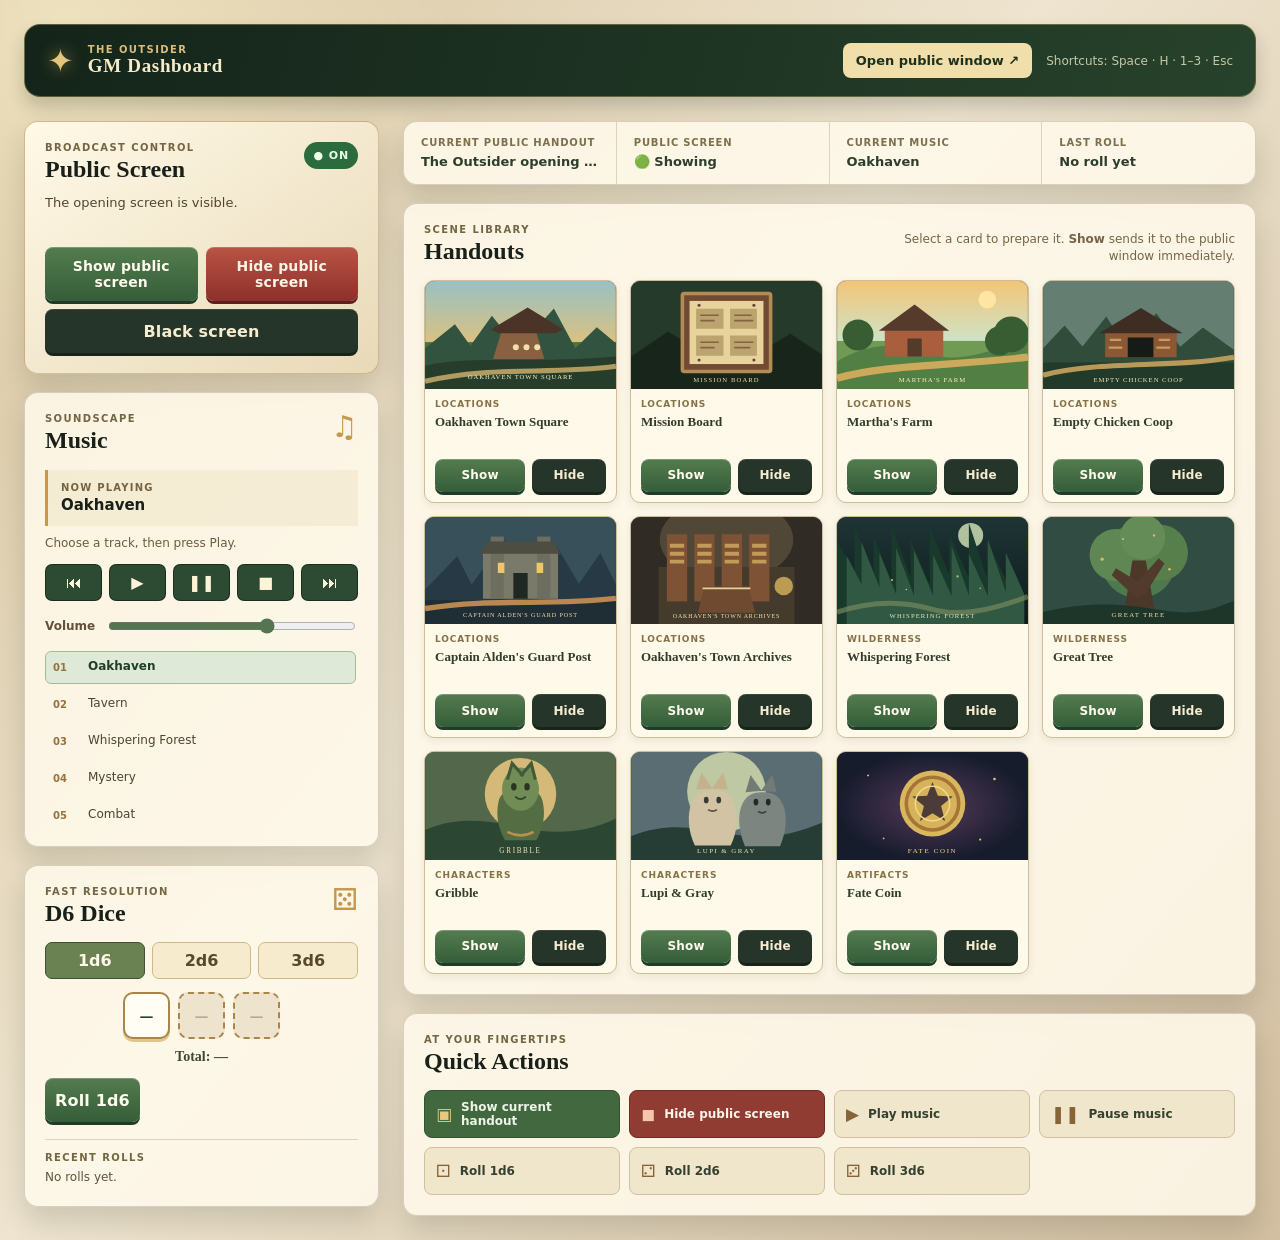
==== index.html @ 64237a32 "Initial version of The Outsider GM Dashboard" ====
<!doctype html>
<html lang="en">
  <head>
    <meta charset="utf-8">
    <meta name="viewport" content="width=device-width, initial-scale=1">
    <meta name="theme-color" content="#17251c">
    <title>The Outsider — GM Dashboard</title>
    <link rel="icon" href="assets/icons/outsider-mark.svg" type="image/svg+xml">
    <link rel="stylesheet" href="css/style.css?v=1">
  </head>
  <body class="gm-page">
    <div class="site-shell">
      <header class="topbar">
        <div class="brand-lockup" aria-label="The Outsider Game Master Dashboard">
          <span class="brand-mark" aria-hidden="true">✦</span>
          <div>
            <p class="eyebrow">THE OUTSIDER</p>
            <h1>GM Dashboard</h1>
          </div>
        </div>
        <div class="topbar-actions">
          <a class="public-link" href="player.html" target="_blank" rel="noopener">Open public window <span aria-hidden="true">↗</span></a>
          <p class="shortcut-hint">Shortcuts: Space · H · 1–3 · Esc</p>
        </div>
      </header>

      <main class="dashboard-grid">
        <aside class="control-column" aria-label="Game master controls">
          <section class="panel public-panel" aria-labelledby="public-screen-heading">
            <div class="panel-heading">
              <div>
                <p class="section-kicker">Broadcast control</p>
                <h2 id="public-screen-heading">Public Screen</h2>
              </div>
              <span id="public-status" class="status-pill status-showing" role="status">● ON</span>
            </div>
            <p class="status-copy" id="screen-status-copy">The opening screen is visible.</p>
            <div class="public-actions">
              <button class="button button-primary button-large" id="show-public-button" type="button">Show public screen</button>
              <button class="button button-danger button-large" id="hide-public-button" type="button">Hide public screen</button>
              <button class="button button-dark button-wide" id="black-screen-button" type="button">Black screen</button>
            </div>
          </section>

          <section class="panel music-panel" aria-labelledby="music-heading">
            <div class="panel-heading">
              <div>
                <p class="section-kicker">Soundscape</p>
                <h2 id="music-heading">Music</h2>
              </div>
              <span class="music-note" aria-hidden="true">♫</span>
            </div>
            <div class="now-playing">
              <span>Now playing</span>
              <strong id="now-playing">No track selected</strong>
            </div>
            <p id="music-message" class="music-message" aria-live="polite">Choose a track, then press Play.</p>
            <div class="music-transport" aria-label="Music controls">
              <button class="icon-button" id="previous-track" type="button" aria-label="Previous track">⏮</button>
              <button class="icon-button" id="play-track" type="button" aria-label="Play music">▶</button>
              <button class="icon-button" id="pause-track" type="button" aria-label="Pause music">❚❚</button>
              <button class="icon-button" id="stop-track" type="button" aria-label="Stop music">■</button>
              <button class="icon-button" id="next-track" type="button" aria-label="Next track">⏭</button>
            </div>
            <label class="volume-control" for="volume-slider"><span>Volume</span><input id="volume-slider" type="range" min="0" max="1" value="0.65" step="0.05"></label>
            <div id="track-list" class="track-list" aria-label="Available music"></div>
          </section>

          <section class="panel dice-panel" aria-labelledby="dice-heading">
            <div class="panel-heading">
              <div>
                <p class="section-kicker">Fast resolution</p>
                <h2 id="dice-heading">D6 Dice</h2>
              </div>
              <span class="dice-symbol" aria-hidden="true">⚄</span>
            </div>
            <div class="dice-count" role="group" aria-label="Number of dice">
              <button type="button" class="dice-choice is-selected" data-dice-count="1">1d6</button>
              <button type="button" class="dice-choice" data-dice-count="2">2d6</button>
              <button type="button" class="dice-choice" data-dice-count="3">3d6</button>
            </div>
            <div class="dice-results" id="dice-results" aria-label="Dice results">
              <span class="die-result">–</span><span class="die-result is-empty">–</span><span class="die-result is-empty">–</span>
            </div>
            <p class="dice-total" id="dice-total">Total: —</p>
            <button class="button button-primary button-wide roll-button" id="roll-button" type="button">Roll 1d6</button>
            <div class="roll-history-wrap">
              <p class="minor-label">Recent rolls</p>
              <ol id="roll-history" class="roll-history" aria-live="polite"><li>No rolls yet.</li></ol>
            </div>
          </section>
        </aside>

        <section class="content-column" aria-label="Handouts and quick actions">
          <section class="overview-strip" aria-label="At a glance">
            <div class="overview-item">
              <span>Current public handout</span>
              <strong id="current-handout">The Outsider opening screen</strong>
            </div>
            <div class="overview-item">
              <span>Public screen</span>
              <strong id="overview-screen-status">🟢 Showing</strong>
            </div>
            <div class="overview-item">
              <span>Current music</span>
              <strong id="overview-music">No track selected</strong>
            </div>
            <div class="overview-item">
              <span>Last roll</span>
              <strong id="last-roll">No roll yet</strong>
            </div>
          </section>

          <section class="panel handouts-panel" aria-labelledby="handouts-heading">
            <div class="panel-heading handout-heading">
              <div>
                <p class="section-kicker">Scene library</p>
                <h2 id="handouts-heading">Handouts</h2>
              </div>
              <p class="handout-note">Select a card to prepare it. <strong>Show</strong> sends it to the public window immediately.</p>
            </div>
            <div id="handout-grid" class="handout-grid"></div>
          </section>

          <section class="panel quick-actions-panel" aria-labelledby="quick-actions-heading">
            <div class="panel-heading">
              <div>
                <p class="section-kicker">At your fingertips</p>
                <h2 id="quick-actions-heading">Quick Actions</h2>
              </div>
            </div>
            <div class="quick-action-grid">
              <button class="quick-action primary-action" id="quick-show-handout" type="button"><span>▣</span>Show current handout</button>
              <button class="quick-action danger-action" id="quick-hide-public" type="button"><span>◼</span>Hide public screen</button>
              <button class="quick-action" id="quick-play-music" type="button"><span>▶</span>Play music</button>
              <button class="quick-action" id="quick-pause-music" type="button"><span>❚❚</span>Pause music</button>
              <button class="quick-action" data-quick-roll="1" type="button"><span>⚀</span>Roll 1d6</button>
              <button class="quick-action" data-quick-roll="2" type="button"><span>⚁</span>Roll 2d6</button>
              <button class="quick-action" data-quick-roll="3" type="button"><span>⚂</span>Roll 3d6</button>
            </div>
          </section>
        </section>
      </main>
    </div>
    <script src="js/data.js"></script>
    <script src="js/communication.js"></script>
    <script src="js/gm.js"></script>
  </body>
</html>
---- css/style.css ----
:root {
  --ink: #182019;
  --forest: #1d3526;
  --forest-deep: #122219;
  --moss: #4a6b45;
  --parchment: #f2e6c9;
  --paper: #fbf4e4;
  --sand: #ddcda8;
  --gold: #c7974d;
  --gold-light: #e5c47c;
  --clay: #a44736;
  --danger: #8e302b;
  --line: rgba(66, 49, 29, .18);
  --shadow: 0 14px 28px rgba(12, 24, 16, .15);
  font-family: system-ui, -apple-system, BlinkMacSystemFont, "Segoe UI", sans-serif;
  color: var(--ink);
  background: #e7dcc2;
}

* { box-sizing: border-box; }

/* Keep programmatic visibility changes reliable even when a component defines display. */
[hidden] { display: none !important; }

body { margin: 0; min-width: 320px; }

button, input { font: inherit; }

button { cursor: pointer; }

button:focus-visible, a:focus-visible, input:focus-visible {
  outline: 3px solid #dfad54;
  outline-offset: 3px;
}

.gm-page {
  min-height: 100vh;
  background:
    radial-gradient(circle at 5% 2%, rgba(248, 238, 203, .7), transparent 24rem),
    linear-gradient(130deg, #d7c49e, #eee4cf 45%, #d2bea0);
}

.site-shell { max-width: 1680px; margin: 0 auto; padding: 24px; }

.topbar {
  display: flex;
  align-items: center;
  justify-content: space-between;
  gap: 24px;
  margin-bottom: 24px;
  padding: 18px 22px;
  color: #f7ecca;
  background: linear-gradient(105deg, #14241a, #27422b);
  border: 1px solid rgba(224, 193, 113, .35);
  border-radius: 16px;
  box-shadow: 0 10px 18px rgba(14, 31, 19, .2);
}

.brand-lockup, .topbar-actions { display: flex; align-items: center; gap: 14px; }
.brand-mark { color: var(--gold-light); font-size: 32px; line-height: 1; text-shadow: 0 0 16px rgba(237, 195, 102, .6); }
.eyebrow, .section-kicker, .minor-label { margin: 0; color: #746543; font-size: 10px; font-weight: 700; letter-spacing: .14em; text-transform: uppercase; }
.topbar .eyebrow { color: #d8bc7d; }
h1, h2, h3 { margin: 0; }
h1, h2, h3, .idle-symbol, .player-idle p { font-family: Cinzel, Georgia, serif; }
h1 { font-size: 19px; letter-spacing: .035em; }
h2 { font-size: 24px; line-height: 1.1; }
.public-link { color: #1c301d; background: #f1dfab; border-radius: 8px; padding: 10px 13px; font-size: 13px; font-weight: 700; text-decoration: none; white-space: nowrap; }
.public-link:hover { background: #fff1c7; }
.shortcut-hint { margin: 0; color: #c6c8a9; font-size: 12px; }

.dashboard-grid { display: grid; grid-template-columns: minmax(280px, 355px) minmax(0, 1fr); gap: 24px; align-items: start; }
.control-column { display: grid; gap: 18px; }
.content-column { min-width: 0; display: grid; gap: 18px; }

.panel, .overview-strip {
  border: 1px solid rgba(76, 54, 32, .2);
  border-radius: 14px;
  background: rgba(255, 250, 235, .87);
  box-shadow: var(--shadow);
}
.panel { padding: 20px; }
.panel-heading { display: flex; align-items: flex-start; justify-content: space-between; gap: 16px; margin-bottom: 16px; }
.panel-heading h2 { margin-top: 3px; }
.public-panel { background: linear-gradient(145deg, #fff9e7, #e8d9b8); border-color: rgba(161, 114, 46, .42); }
.status-pill { padding: 7px 9px; border-radius: 99px; font-size: 11px; font-weight: 800; letter-spacing: .08em; white-space: nowrap; }
.status-showing { color: #ecffe9; background: #2b6b3d; }
.status-hidden { color: #ffe4e0; background: #872d2a; }
.status-copy { min-height: 38px; margin: -4px 0 15px; color: #53452d; font-size: 13px; line-height: 1.4; }
.public-actions { display: grid; gap: 8px; grid-template-columns: 1fr 1fr; }
.button { border: 0; border-radius: 8px; font-weight: 800; letter-spacing: .01em; transition: transform .14s ease, filter .14s ease, box-shadow .14s ease; }
.button:hover, .quick-action:hover, .icon-button:hover, .dice-choice:hover, .track-row:hover { filter: brightness(1.06); transform: translateY(-1px); }
.button:active, .quick-action:active, .icon-button:active, .dice-choice:active, .track-row:active { transform: translateY(1px); }
.button:disabled { cursor: wait; opacity: .65; }
.button-large { min-height: 54px; padding: 10px; font-size: 14px; }
.button-wide { grid-column: 1 / -1; min-height: 44px; padding: 10px; }
.button-primary { color: #fffbed; background: linear-gradient(180deg, #557c4f, #345d39); box-shadow: inset 0 1px rgba(255,255,255,.22), 0 3px 0 #203c29; }
.button-danger { color: #fff4e7; background: linear-gradient(180deg, #b95445, #8d302b); box-shadow: inset 0 1px rgba(255,255,255,.16), 0 3px 0 #5e201f; }
.button-dark { color: #f6ecd0; background: #26352a; box-shadow: inset 0 1px rgba(255,255,255,.09), 0 3px 0 #17241a; }
.button-small { min-height: 33px; padding: 5px 9px; font-size: 12px; }

.music-note, .dice-symbol { color: var(--gold); font-size: 30px; line-height: .9; }
.now-playing { padding: 12px 13px; background: rgba(203, 178, 119, .15); border-left: 3px solid var(--gold); }
.now-playing span { display: block; color: #766441; font-size: 10px; font-weight: 700; letter-spacing: .12em; text-transform: uppercase; }
.now-playing strong { display: block; margin-top: 3px; font-size: 15px; }
.music-message { min-height: 18px; margin: 10px 0; color: #6c5b3d; font-size: 12px; }
.music-transport { display: grid; grid-template-columns: repeat(5, 1fr); gap: 7px; }
.icon-button { min-height: 37px; color: #fdf4d8; background: #2d4a32; border: 1px solid rgba(19, 39, 25, .8); border-radius: 7px; }
.volume-control { display: flex; align-items: center; gap: 11px; margin: 15px 0; color: #625239; font-size: 12px; font-weight: 700; }
.volume-control input { width: 100%; accent-color: #547550; }
.track-list { max-height: 175px; overflow: auto; display: grid; gap: 4px; padding-right: 2px; }
.track-row { display: grid; grid-template-columns: 28px 1fr; gap: 7px; width: 100%; padding: 7px; color: #4e432e; text-align: left; background: transparent; border: 1px solid transparent; border-radius: 6px; font-size: 12px; }
.track-row.is-selected { color: #203d26; background: #deead7; border-color: #a2bc98; font-weight: 800; }
.track-number { color: #98713d; font-size: 10px; font-weight: 800; line-height: 1.7; }
.empty-track-list { margin: 0; color: #776647; font-size: 12px; }

.dice-count { display: grid; grid-template-columns: repeat(3, 1fr); gap: 7px; margin-bottom: 13px; }
.dice-choice { min-height: 37px; color: #5a482c; background: #f6ebcd; border: 1px solid #cdb988; border-radius: 7px; font-weight: 800; }
.dice-choice.is-selected { color: #fff8e9; background: #6a8151; border-color: #395334; }
.dice-results { display: flex; gap: 8px; justify-content: center; margin: 10px 0; }
.die-result { display: grid; place-items: center; width: 47px; height: 47px; color: #27432d; background: #fffdf4; border: 2px solid #aa854b; border-radius: 10px; box-shadow: 0 3px 0 #dfc68d; font-family: Cinzel, Georgia, serif; font-size: 24px; font-weight: 700; }
.die-result.is-empty { color: #b7aa91; background: #eee4ce; border-style: dashed; box-shadow: none; }
.die-result.is-rolling { animation: die-shake .08s linear infinite; color: #fff7da; background: #527147; }
@keyframes die-shake { 50% { transform: rotate(4deg) scale(1.06); } }
.dice-total { margin: 10px 0 13px; color: #3f472e; text-align: center; font-family: Cinzel, Georgia, serif; font-size: 14px; font-weight: 700; }
.roll-button { margin-bottom: 17px; }
.roll-history-wrap { padding-top: 12px; border-top: 1px solid var(--line); }
.roll-history { display: grid; gap: 6px; margin: 7px 0 0; padding: 0; list-style: none; color: #5e523b; font-size: 12px; }
.roll-history li { line-height: 1.3; }

.overview-strip { display: grid; grid-template-columns: repeat(4, 1fr); overflow: hidden; }
.overview-item { min-width: 0; padding: 15px 17px; border-right: 1px solid var(--line); }
.overview-item:last-child { border-right: 0; }
.overview-item span { display: block; color: #7d704e; font-size: 10px; font-weight: 700; letter-spacing: .08em; text-transform: uppercase; }
.overview-item strong { display: block; margin-top: 6px; overflow: hidden; color: #2d3e2d; font-size: 13px; text-overflow: ellipsis; white-space: nowrap; }

.handout-heading { align-items: end; }
.handout-note { max-width: 365px; margin: 0; color: #756546; font-size: 12px; line-height: 1.4; text-align: right; }
.handout-grid { display: grid; grid-template-columns: repeat(auto-fill, minmax(180px, 1fr)); gap: 13px; }
.handout-card { overflow: hidden; background: #fff9e9; border: 1px solid #cdbd99; border-radius: 10px; box-shadow: 0 3px 8px rgba(39, 34, 22, .08); transition: transform .15s ease, box-shadow .15s ease, border-color .15s ease; }
.handout-card:hover { transform: translateY(-2px); box-shadow: 0 9px 18px rgba(39, 34, 22, .12); }
.handout-card.is-selected { border-color: #a07338; box-shadow: 0 0 0 2px rgba(201, 155, 72, .34), 0 9px 18px rgba(39, 34, 22, .12); }
.handout-card.is-visible { border-color: #52774c; }
.handout-preview { position: relative; display: block; width: 100%; aspect-ratio: 16 / 9; padding: 0; background: #263b2b; border: 0; overflow: hidden; }
.handout-preview img { display: block; width: 100%; height: 100%; object-fit: cover; }
.handout-image-fallback { display: none; position: absolute; inset: 0; place-items: center; color: #e1be75; font-size: 28px; background: linear-gradient(145deg, #19291d, #334a35); }
.handout-preview.image-unavailable .handout-image-fallback { display: grid; }
.live-badge { position: absolute; top: 7px; right: 7px; padding: 3px 5px; color: #f3ffe6; background: #34713e; border-radius: 4px; font-size: 9px; font-weight: 800; letter-spacing: .08em; }
.handout-card-body { padding: 10px; }
.category-tag { display: block; margin-bottom: 4px; color: #857247; font-size: 9px; font-weight: 800; letter-spacing: .1em; text-transform: uppercase; }
.handout-card h3 { min-height: 36px; color: #313c2b; font-size: 13px; line-height: 1.34; }
.handout-actions { display: grid; grid-template-columns: 1.1fr .9fr; gap: 7px; margin-top: 10px; }

.quick-action-grid { display: grid; grid-template-columns: repeat(4, 1fr); gap: 9px; }
.quick-action { display: flex; align-items: center; justify-content: flex-start; gap: 9px; min-height: 48px; padding: 9px 11px; color: #354130; text-align: left; background: #f0e6cc; border: 1px solid #cfc09f; border-radius: 8px; font-size: 12px; font-weight: 800; transition: transform .14s ease, filter .14s ease; }
.quick-action span { color: #876437; font-size: 17px; }
.quick-action.primary-action { color: #eef5e8; background: #42683f; border-color: #315331; }
.quick-action.primary-action span { color: #e4c980; }
.quick-action.danger-action { color: #fff4e8; background: #913c32; border-color: #702a25; }
.quick-action.danger-action span { color: #f4c7ab; }

/* Public presentation: no header, controls, labels, or diagnostic messages. */
.player-page { overflow: hidden; min-width: 0; background: #050706; }
.player-stage { position: relative; display: grid; place-items: center; width: 100vw; height: 100vh; overflow: hidden; background: #070a08; }
.player-stage::before { content: ""; position: absolute; inset: 0; opacity: .8; background: radial-gradient(ellipse at 50% 38%, #243323 0, #121c17 43%, #070a08 82%); }
.player-stage[data-mode="hidden"]::before { display: none; }
.player-stage[data-mode="hidden"] { background: #000; }
.player-idle { position: relative; z-index: 1; color: #dbbc73; text-align: center; opacity: .85; }
.idle-symbol { margin-bottom: 14px; color: #d8a849; font-size: clamp(50px, 7vw, 100px); line-height: 1; text-shadow: 0 0 38px rgba(217, 162, 61, .35); }
.player-idle p { margin: 0; font-size: clamp(19px, 2.4vw, 38px); font-weight: 700; letter-spacing: .34em; text-indent: .34em; }
.public-handout { position: relative; z-index: 1; display: block; width: 100%; height: 100%; object-fit: contain; background: #080b09; }
.public-fallback { position: absolute; z-index: 1; inset: 0; background: #080b09; }

@media (max-width: 1120px) {
  .dashboard-grid { grid-template-columns: 310px minmax(0, 1fr); }
  .overview-strip { grid-template-columns: repeat(2, 1fr); }
  .overview-item:nth-child(2) { border-right: 0; }
  .overview-item:nth-child(-n+2) { border-bottom: 1px solid var(--line); }
  .quick-action-grid { grid-template-columns: repeat(3, 1fr); }
}

@media (max-width: 820px) {
  .site-shell { padding: 13px; }
  .topbar { align-items: flex-start; flex-direction: column; padding: 16px; }
  .topbar-actions { width: 100%; justify-content: space-between; }
  .dashboard-grid { grid-template-columns: 1fr; }
  .control-column { grid-template-columns: repeat(2, minmax(0, 1fr)); align-items: start; }
  .dice-panel { grid-column: 1 / -1; }
  .dice-panel .roll-history-wrap { display: none; }
}

@media (max-width: 580px) {
  .site-shell { padding: 9px; }
  .topbar-actions { align-items: flex-start; flex-direction: column; }
  .shortcut-hint { display: none; }
  .panel { padding: 15px; }
  .control-column { grid-template-columns: 1fr; }
  .dice-panel { grid-column: auto; }
  .overview-strip { grid-template-columns: 1fr; }
  .overview-item, .overview-item:nth-child(2) { border-right: 0; border-bottom: 1px solid var(--line); }
  .overview-item:last-child { border-bottom: 0; }
  .handout-heading { align-items: flex-start; flex-direction: column; }
  .handout-note { text-align: left; }
  .handout-grid { grid-template-columns: repeat(2, minmax(0, 1fr)); gap: 9px; }
  .handout-card-body { padding: 8px; }
  .handout-card h3 { font-size: 12px; }
  .handout-actions { gap: 5px; }
  .button-small { padding: 5px 4px; }
  .quick-action-grid { grid-template-columns: repeat(2, 1fr); }
}
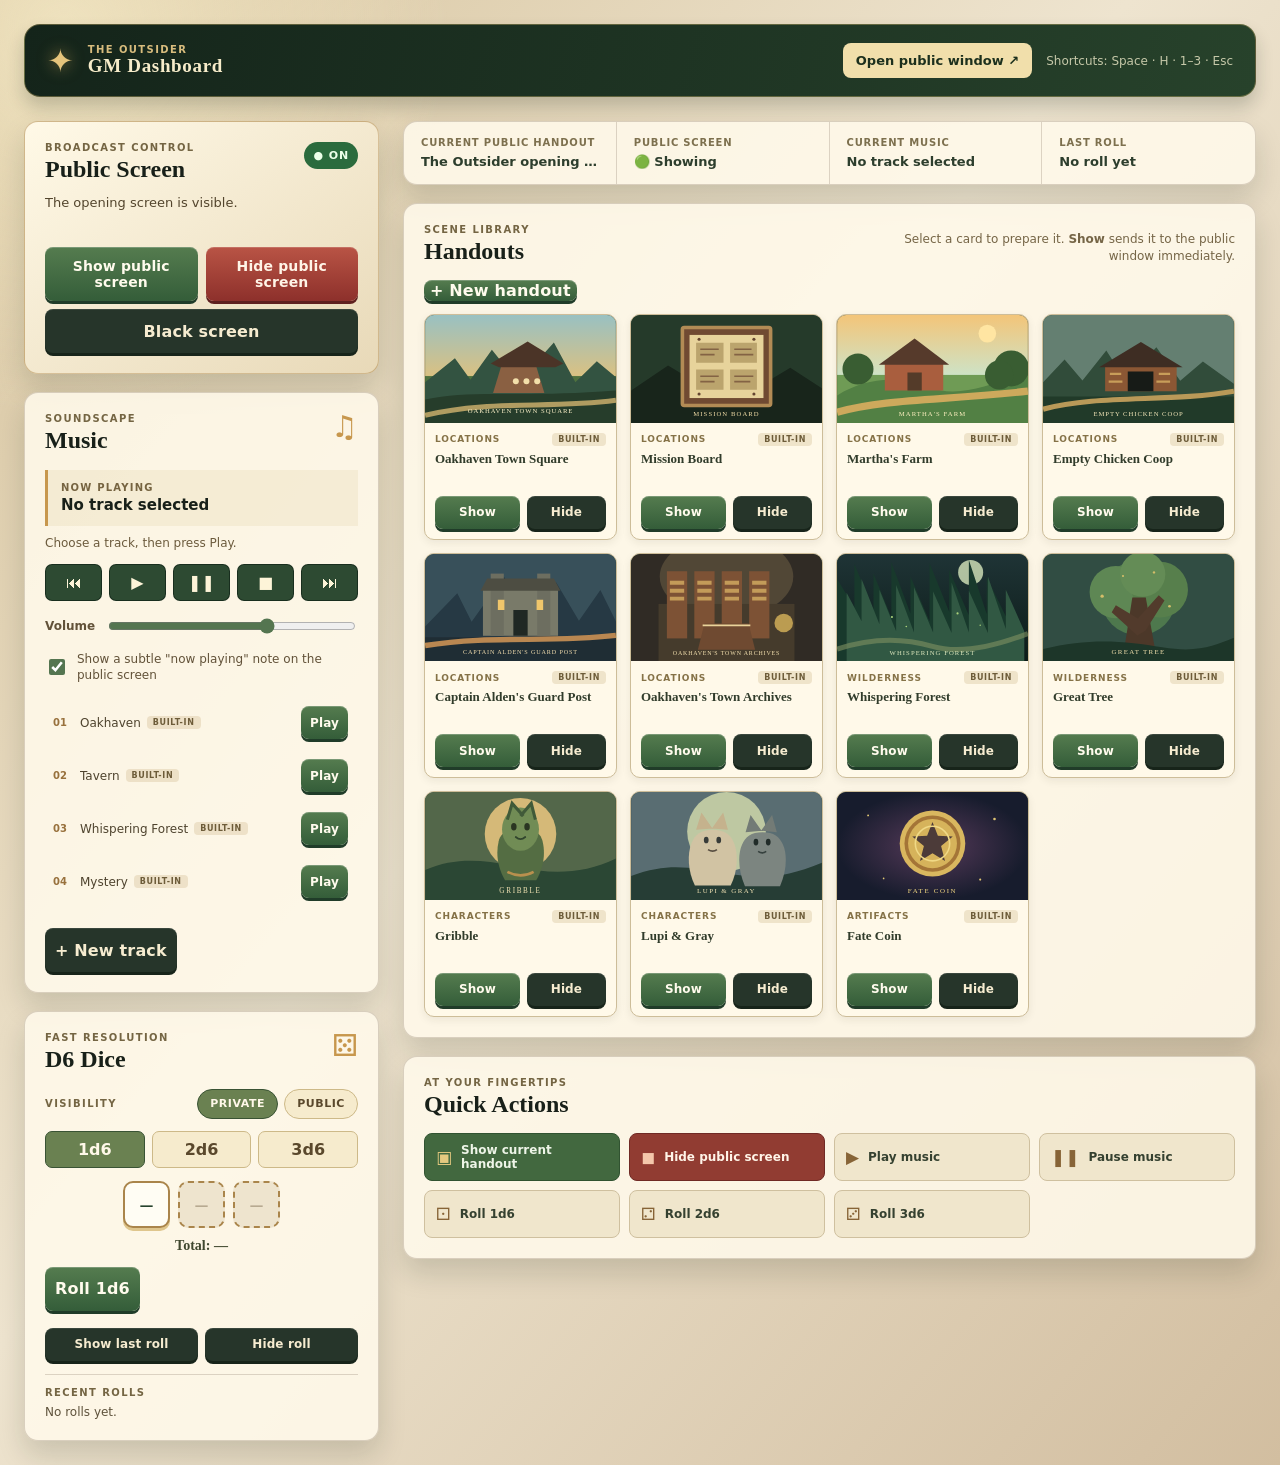
==== commit 256de351: "Add public dice and custom handout/music management" ====
--- a/index.html
+++ b/index.html
@@ -63,7 +63,12 @@
               <button class="icon-button" id="next-track" type="button" aria-label="Next track">⏭</button>
             </div>
             <label class="volume-control" for="volume-slider"><span>Volume</span><input id="volume-slider" type="range" min="0" max="1" value="0.65" step="0.05"></label>
+            <label class="indicator-toggle" for="music-indicator-toggle">
+              <input id="music-indicator-toggle" type="checkbox" checked>
+              <span>Show a subtle "now playing" note on the public screen</span>
+            </label>
             <div id="track-list" class="track-list" aria-label="Available music"></div>
+            <button class="button button-dark button-wide" id="new-track-button" type="button">+ New track</button>
           </section>
 
           <section class="panel dice-panel" aria-labelledby="dice-heading">
@@ -73,6 +78,13 @@
                 <h2 id="dice-heading">D6 Dice</h2>
               </div>
               <span class="dice-symbol" aria-hidden="true">⚄</span>
+            </div>
+            <div class="dice-visibility" role="group" aria-label="Dice visibility">
+              <span class="minor-label">Visibility</span>
+              <div class="visibility-toggle">
+                <button type="button" class="visibility-choice is-selected" id="dice-visibility-private" data-visibility="private">Private</button>
+                <button type="button" class="visibility-choice" id="dice-visibility-public" data-visibility="public">Public</button>
+              </div>
             </div>
             <div class="dice-count" role="group" aria-label="Number of dice">
               <button type="button" class="dice-choice is-selected" data-dice-count="1">1d6</button>
@@ -84,6 +96,10 @@
             </div>
             <p class="dice-total" id="dice-total">Total: —</p>
             <button class="button button-primary button-wide roll-button" id="roll-button" type="button">Roll 1d6</button>
+            <div class="roll-reveal-actions">
+              <button class="button button-dark button-small" id="show-last-roll" type="button">Show last roll</button>
+              <button class="button button-dark button-small" id="hide-roll" type="button">Hide roll</button>
+            </div>
             <div class="roll-history-wrap">
               <p class="minor-label">Recent rolls</p>
               <ol id="roll-history" class="roll-history" aria-live="polite"><li>No rolls yet.</li></ol>
@@ -119,6 +135,7 @@
               </div>
               <p class="handout-note">Select a card to prepare it. <strong>Show</strong> sends it to the public window immediately.</p>
             </div>
+            <button class="button button-primary" id="new-handout-button" type="button">+ New handout</button>
             <div id="handout-grid" class="handout-grid"></div>
           </section>
 
@@ -142,8 +159,57 @@
         </section>
       </main>
     </div>
+
+    <dialog id="handout-dialog" class="app-dialog">
+      <form method="dialog" class="dialog-form" id="handout-form">
+        <h3 id="handout-dialog-title">New handout</h3>
+        <label class="field-label" for="handout-title-input">Title
+          <input id="handout-title-input" type="text" required maxlength="80" placeholder="e.g. The Ancient Bridge">
+        </label>
+        <label class="field-label" for="handout-category-input">Category
+          <input id="handout-category-input" type="text" required maxlength="40" placeholder="e.g. Locations">
+        </label>
+        <label class="field-label" for="handout-image-input">Image
+          <input id="handout-image-input" type="file" accept=".png,.jpg,.jpeg,.webp,.svg,image/png,image/jpeg,image/webp,image/svg+xml">
+        </label>
+        <p class="dialog-hint" id="handout-image-hint">PNG, JPG, WEBP, or SVG.</p>
+        <div class="dialog-actions">
+          <button type="button" class="button button-dark" id="handout-dialog-cancel">Cancel</button>
+          <button type="submit" class="button button-primary" id="handout-dialog-save">Save handout</button>
+        </div>
+      </form>
+    </dialog>
+
+    <dialog id="track-dialog" class="app-dialog">
+      <form method="dialog" class="dialog-form" id="track-form">
+        <h3 id="track-dialog-title">New track</h3>
+        <label class="field-label" for="track-name-input">Track name
+          <input id="track-name-input" type="text" required maxlength="80" placeholder="e.g. Underground Temple">
+        </label>
+        <label class="field-label" for="track-audio-input">Audio file
+          <input id="track-audio-input" type="file" accept=".mp3,.wav,.ogg,.m4a,audio/*">
+        </label>
+        <p class="dialog-hint" id="track-audio-hint">MP3, WAV, OGG, or M4A (if supported by your browser).</p>
+        <div class="dialog-actions">
+          <button type="button" class="button button-dark" id="track-dialog-cancel">Cancel</button>
+          <button type="submit" class="button button-primary" id="track-dialog-save">Save track</button>
+        </div>
+      </form>
+    </dialog>
+
+    <dialog id="confirm-dialog" class="app-dialog confirm-dialog">
+      <form method="dialog" class="dialog-form">
+        <p id="confirm-dialog-message">Delete this item?</p>
+        <div class="dialog-actions">
+          <button type="button" class="button button-dark" id="confirm-dialog-cancel">Cancel</button>
+          <button type="submit" class="button button-danger" id="confirm-dialog-confirm" value="confirm">Delete</button>
+        </div>
+      </form>
+    </dialog>
+
     <script src="js/data.js"></script>
     <script src="js/communication.js"></script>
+    <script src="js/storage.js"></script>
     <script src="js/gm.js"></script>
   </body>
 </html>
--- a/css/style.css
+++ b/css/style.css
@@ -107,10 +107,13 @@
 .icon-button { min-height: 37px; color: #fdf4d8; background: #2d4a32; border: 1px solid rgba(19, 39, 25, .8); border-radius: 7px; }
 .volume-control { display: flex; align-items: center; gap: 11px; margin: 15px 0; color: #625239; font-size: 12px; font-weight: 700; }
 .volume-control input { width: 100%; accent-color: #547550; }
-.track-list { max-height: 175px; overflow: auto; display: grid; gap: 4px; padding-right: 2px; }
-.track-row { display: grid; grid-template-columns: 28px 1fr; gap: 7px; width: 100%; padding: 7px; color: #4e432e; text-align: left; background: transparent; border: 1px solid transparent; border-radius: 6px; font-size: 12px; }
+.track-list { max-height: 220px; overflow: auto; display: grid; gap: 4px; padding-right: 2px; }
+.track-row { display: grid; grid-template-columns: 20px 1fr auto; align-items: center; gap: 7px; width: 100%; padding: 7px; color: #4e432e; background: transparent; border: 1px solid transparent; border-radius: 6px; font-size: 12px; }
 .track-row.is-selected { color: #203d26; background: #deead7; border-color: #a2bc98; font-weight: 800; }
 .track-number { color: #98713d; font-size: 10px; font-weight: 800; line-height: 1.7; }
+.track-name-cell { display: flex; align-items: center; gap: 6px; min-width: 0; }
+.track-name-cell span:first-child { overflow: hidden; text-overflow: ellipsis; white-space: nowrap; }
+.track-row-actions { display: flex; gap: 4px; }
 .empty-track-list { margin: 0; color: #776647; font-size: 12px; }
 
 .dice-count { display: grid; grid-template-columns: repeat(3, 1fr); gap: 7px; margin-bottom: 13px; }
@@ -148,7 +151,8 @@
 .handout-card-body { padding: 10px; }
 .category-tag { display: block; margin-bottom: 4px; color: #857247; font-size: 9px; font-weight: 800; letter-spacing: .1em; text-transform: uppercase; }
 .handout-card h3 { min-height: 36px; color: #313c2b; font-size: 13px; line-height: 1.34; }
-.handout-actions { display: grid; grid-template-columns: 1.1fr .9fr; gap: 7px; margin-top: 10px; }
+.handout-actions { display: flex; flex-wrap: wrap; gap: 7px; margin-top: 10px; }
+.handout-actions .button { flex: 1 1 auto; min-width: 64px; }
 
 .quick-action-grid { display: grid; grid-template-columns: repeat(4, 1fr); gap: 9px; }
 .quick-action { display: flex; align-items: center; justify-content: flex-start; gap: 9px; min-height: 48px; padding: 9px 11px; color: #354130; text-align: left; background: #f0e6cc; border: 1px solid #cfc09f; border-radius: 8px; font-size: 12px; font-weight: 800; transition: transform .14s ease, filter .14s ease; }
@@ -157,6 +161,39 @@
 .quick-action.primary-action span { color: #e4c980; }
 .quick-action.danger-action { color: #fff4e8; background: #913c32; border-color: #702a25; }
 .quick-action.danger-action span { color: #f4c7ab; }
+
+/* ---- Dice visibility + manual reveal (GM side) ---- */
+.dice-visibility { display: flex; align-items: center; justify-content: space-between; gap: 10px; margin-bottom: 12px; }
+.visibility-toggle { display: flex; gap: 6px; }
+.visibility-choice { min-height: 30px; padding: 5px 12px; color: #5a482c; background: #f6ebcd; border: 1px solid #cdb988; border-radius: 99px; font-size: 11px; font-weight: 800; letter-spacing: .05em; text-transform: uppercase; }
+.visibility-choice.is-selected { color: #fff8e9; background: #6a8151; border-color: #395334; }
+#dice-visibility-public.is-selected { background: #a1442f; border-color: #6f2c1f; }
+.roll-reveal-actions { display: grid; grid-template-columns: 1fr 1fr; gap: 7px; margin-bottom: 13px; }
+
+/* ---- New-item buttons ---- */
+#new-handout-button { margin-bottom: 13px; }
+#new-track-button { margin-top: 10px; }
+
+/* ---- Built-in / Custom tag ---- */
+.kind-tag { display: inline-block; padding: 2px 6px; color: #6d5c39; background: rgba(180, 150, 90, .22); border-radius: 4px; font-size: 8px; font-weight: 800; letter-spacing: .08em; }
+.kind-tag-custom { color: #2c5334; background: rgba(76, 130, 84, .22); }
+.category-tag { display: flex; align-items: center; justify-content: space-between; gap: 6px; }
+
+/* ---- Music indicator toggle (GM side) ---- */
+.indicator-toggle { display: flex; align-items: center; gap: 9px; margin: 4px 0 15px; color: #625239; font-size: 12px; line-height: 1.35; }
+.indicator-toggle input { width: 16px; height: 16px; accent-color: #547550; flex-shrink: 0; }
+
+/* ---- Dialogs (create/edit handout & track, delete confirmation) ---- */
+.app-dialog { padding: 0; border: 1px solid rgba(76, 54, 32, .25); border-radius: 14px; box-shadow: 0 20px 44px rgba(12, 24, 16, .28); }
+.app-dialog::backdrop { background: rgba(15, 22, 16, .55); backdrop-filter: blur(1px); }
+.dialog-form { display: grid; gap: 13px; width: min(90vw, 380px); padding: 22px; background: #fbf4e4; }
+.dialog-form h3 { font-family: Cinzel, Georgia, serif; font-size: 18px; }
+.dialog-form p { margin: 0; font-size: 14px; color: #3c3320; }
+.field-label { display: grid; gap: 6px; color: #55452c; font-size: 12px; font-weight: 700; }
+.field-label input[type="text"] { padding: 9px 10px; color: #241c10; background: #fffaf0; border: 1px solid #cdb988; border-radius: 8px; font-size: 14px; }
+.field-label input[type="file"] { font-size: 12px; }
+.dialog-hint { margin: -4px 0 0; color: #7a6a48; font-size: 11px; }
+.dialog-actions { display: grid; grid-template-columns: 1fr 1fr; gap: 9px; margin-top: 6px; }
 
 /* Public presentation: no header, controls, labels, or diagnostic messages. */
 .player-page { overflow: hidden; min-width: 0; background: #050706; }
@@ -169,6 +206,38 @@
 .player-idle p { margin: 0; font-size: clamp(19px, 2.4vw, 38px); font-weight: 700; letter-spacing: .34em; text-indent: .34em; }
 .public-handout { position: relative; z-index: 1; display: block; width: 100%; height: 100%; object-fit: contain; background: #080b09; }
 .public-fallback { position: absolute; z-index: 1; inset: 0; background: #080b09; }
+
+/* Temporary dice-roll overlay: sits on top of the handout without hiding it. */
+.dice-overlay {
+  position: absolute; z-index: 3; left: 50%; bottom: 7%; transform: translate(-50%, 12px);
+  display: grid; gap: 4px; justify-items: center; min-width: 220px; padding: 18px 30px;
+  color: #f7ecca; text-align: center; background: rgba(10, 16, 11, .82);
+  border: 1px solid rgba(224, 193, 113, .4); border-radius: 16px;
+  box-shadow: 0 14px 30px rgba(0, 0, 0, .4);
+  opacity: 0; pointer-events: none; transition: opacity .35s ease, transform .35s ease;
+}
+.dice-overlay.is-visible { opacity: 1; transform: translate(-50%, 0); }
+.dice-overlay-dice { color: #d8a849; font-family: Cinzel, Georgia, serif; font-size: 15px; font-weight: 700; letter-spacing: .1em; }
+.dice-overlay-expression { font-size: 26px; font-weight: 700; }
+.dice-overlay-total { color: #e5c47c; font-family: Cinzel, Georgia, serif; font-size: 15px; letter-spacing: .06em; }
+
+/* Subtle "now playing" note. Deliberately quiet — no controls, no track list. */
+.music-indicator {
+  position: absolute; z-index: 3; left: 20px; bottom: 18px; margin: 0;
+  padding: 6px 12px; color: rgba(230, 220, 190, .75); background: rgba(8, 12, 9, .5);
+  border-radius: 99px; font-size: 12px; letter-spacing: .03em;
+}
+
+/* First-open audio unlock prompt. Quiet banner, not a full-screen blocker. */
+.audio-enable-prompt {
+  position: absolute; z-index: 4; left: 50%; bottom: 24px; transform: translateX(-50%);
+  display: grid; gap: 4px; justify-items: center; padding: 14px 22px;
+  color: #f7ecca; text-align: center; background: rgba(10, 16, 11, .88);
+  border: 1px solid rgba(224, 193, 113, .4); border-radius: 14px; cursor: pointer;
+  box-shadow: 0 14px 30px rgba(0, 0, 0, .4);
+}
+.audio-enable-title { margin: 0; font-family: Cinzel, Georgia, serif; font-size: 13px; letter-spacing: .12em; color: #d8a849; }
+.audio-enable-copy { margin: 0; font-size: 12px; color: #d9cfae; }
 
 @media (max-width: 1120px) {
   .dashboard-grid { grid-template-columns: 310px minmax(0, 1fr); }
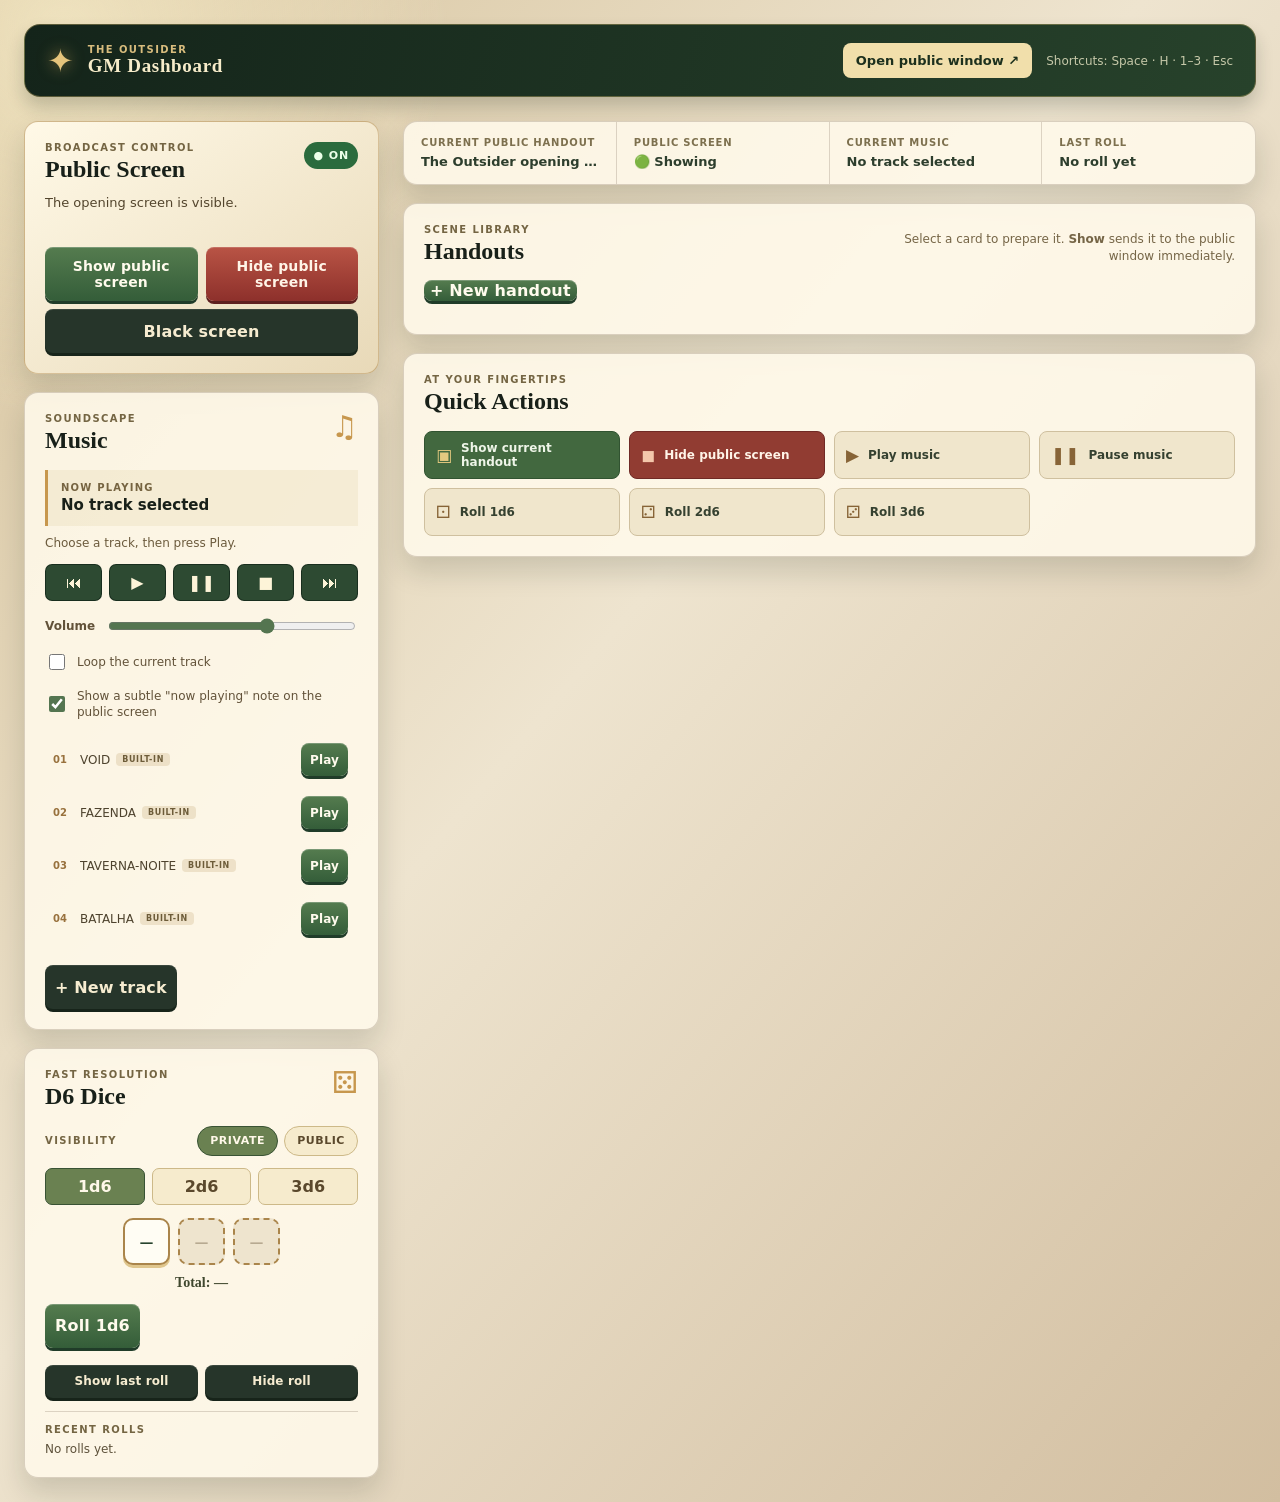
==== commit 06c79f84: "Add music loop and GM handout controls" ====
--- a/index.html
+++ b/index.html
@@ -5,7 +5,7 @@
     <meta name="viewport" content="width=device-width, initial-scale=1">
     <meta name="theme-color" content="#17251c">
     <title>The Outsider — GM Dashboard</title>
-    <link rel="icon" href="assets/icons/outsider-mark.svg" type="image/svg+xml">
+    <link rel="icon" href="assets/icons/outsider-mark.png" type="image/png">
     <link rel="stylesheet" href="css/style.css?v=1">
   </head>
   <body class="gm-page">
@@ -63,6 +63,10 @@
               <button class="icon-button" id="next-track" type="button" aria-label="Next track">⏭</button>
             </div>
             <label class="volume-control" for="volume-slider"><span>Volume</span><input id="volume-slider" type="range" min="0" max="1" value="0.65" step="0.05"></label>
+            <label class="indicator-toggle" for="music-loop-toggle">
+              <input id="music-loop-toggle" type="checkbox">
+              <span>Loop the current track</span>
+            </label>
             <label class="indicator-toggle" for="music-indicator-toggle">
               <input id="music-indicator-toggle" type="checkbox" checked>
               <span>Show a subtle "now playing" note on the public screen</span>
@@ -207,6 +211,13 @@
       </form>
     </dialog>
 
+    <dialog id="handout-preview-dialog" class="app-dialog handout-preview-dialog">
+      <div class="preview-dialog-inner">
+        <button type="button" class="button button-dark button-small preview-close-button" id="handout-preview-close" aria-label="Close preview">Close ✕</button>
+        <img id="handout-preview-image" class="preview-image" alt="">
+      </div>
+    </dialog>
+
     <script src="js/data.js"></script>
     <script src="js/communication.js"></script>
     <script src="js/storage.js"></script>
--- a/css/style.css
+++ b/css/style.css
@@ -195,6 +195,12 @@
 .dialog-hint { margin: -4px 0 0; color: #7a6a48; font-size: 11px; }
 .dialog-actions { display: grid; grid-template-columns: 1fr 1fr; gap: 9px; margin-top: 6px; }
 
+/* GM-only handout preview pop-up: large image, no public-facing effect. */
+.handout-preview-dialog { width: min(92vw, 1100px); background: transparent; }
+.preview-dialog-inner { position: relative; display: grid; place-items: center; padding: 20px; background: #14231a; border-radius: 14px; }
+.preview-close-button { position: absolute; top: 12px; right: 12px; z-index: 1; }
+.preview-image { display: block; max-width: 100%; max-height: 80vh; width: auto; height: auto; object-fit: contain; border-radius: 6px; }
+
 /* Public presentation: no header, controls, labels, or diagnostic messages. */
 .player-page { overflow: hidden; min-width: 0; background: #050706; }
 .player-stage { position: relative; display: grid; place-items: center; width: 100vw; height: 100vh; overflow: hidden; background: #070a08; }
@@ -204,7 +210,7 @@
 .player-idle { position: relative; z-index: 1; color: #dbbc73; text-align: center; opacity: .85; }
 .idle-symbol { margin-bottom: 14px; color: #d8a849; font-size: clamp(50px, 7vw, 100px); line-height: 1; text-shadow: 0 0 38px rgba(217, 162, 61, .35); }
 .player-idle p { margin: 0; font-size: clamp(19px, 2.4vw, 38px); font-weight: 700; letter-spacing: .34em; text-indent: .34em; }
-.public-handout { position: relative; z-index: 1; display: block; width: 100%; height: 100%; object-fit: contain; background: #080b09; }
+.public-handout { position: absolute; inset: 0; z-index: 1; display: block; width: 100%; height: 100%; object-fit: contain; background: #080b09; }
 .public-fallback { position: absolute; z-index: 1; inset: 0; background: #080b09; }
 
 /* Temporary dice-roll overlay: sits on top of the handout without hiding it. */
